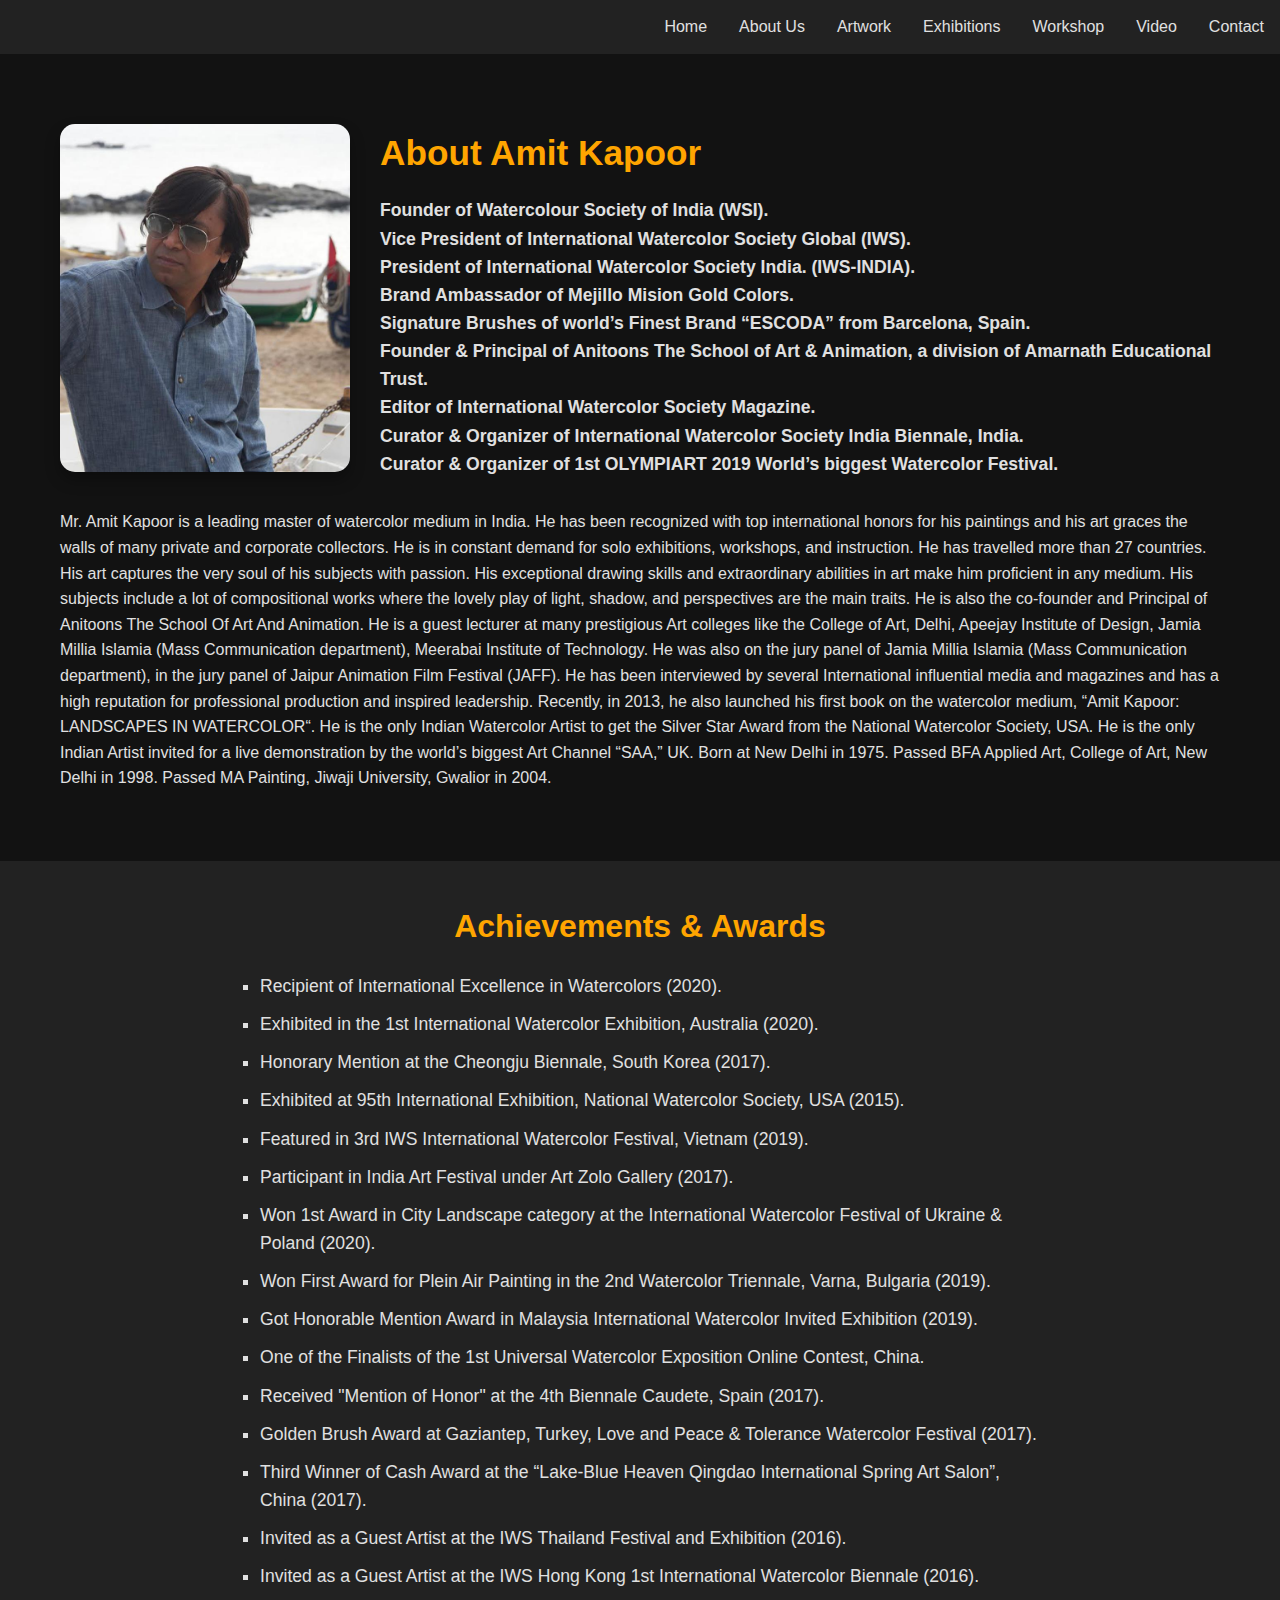
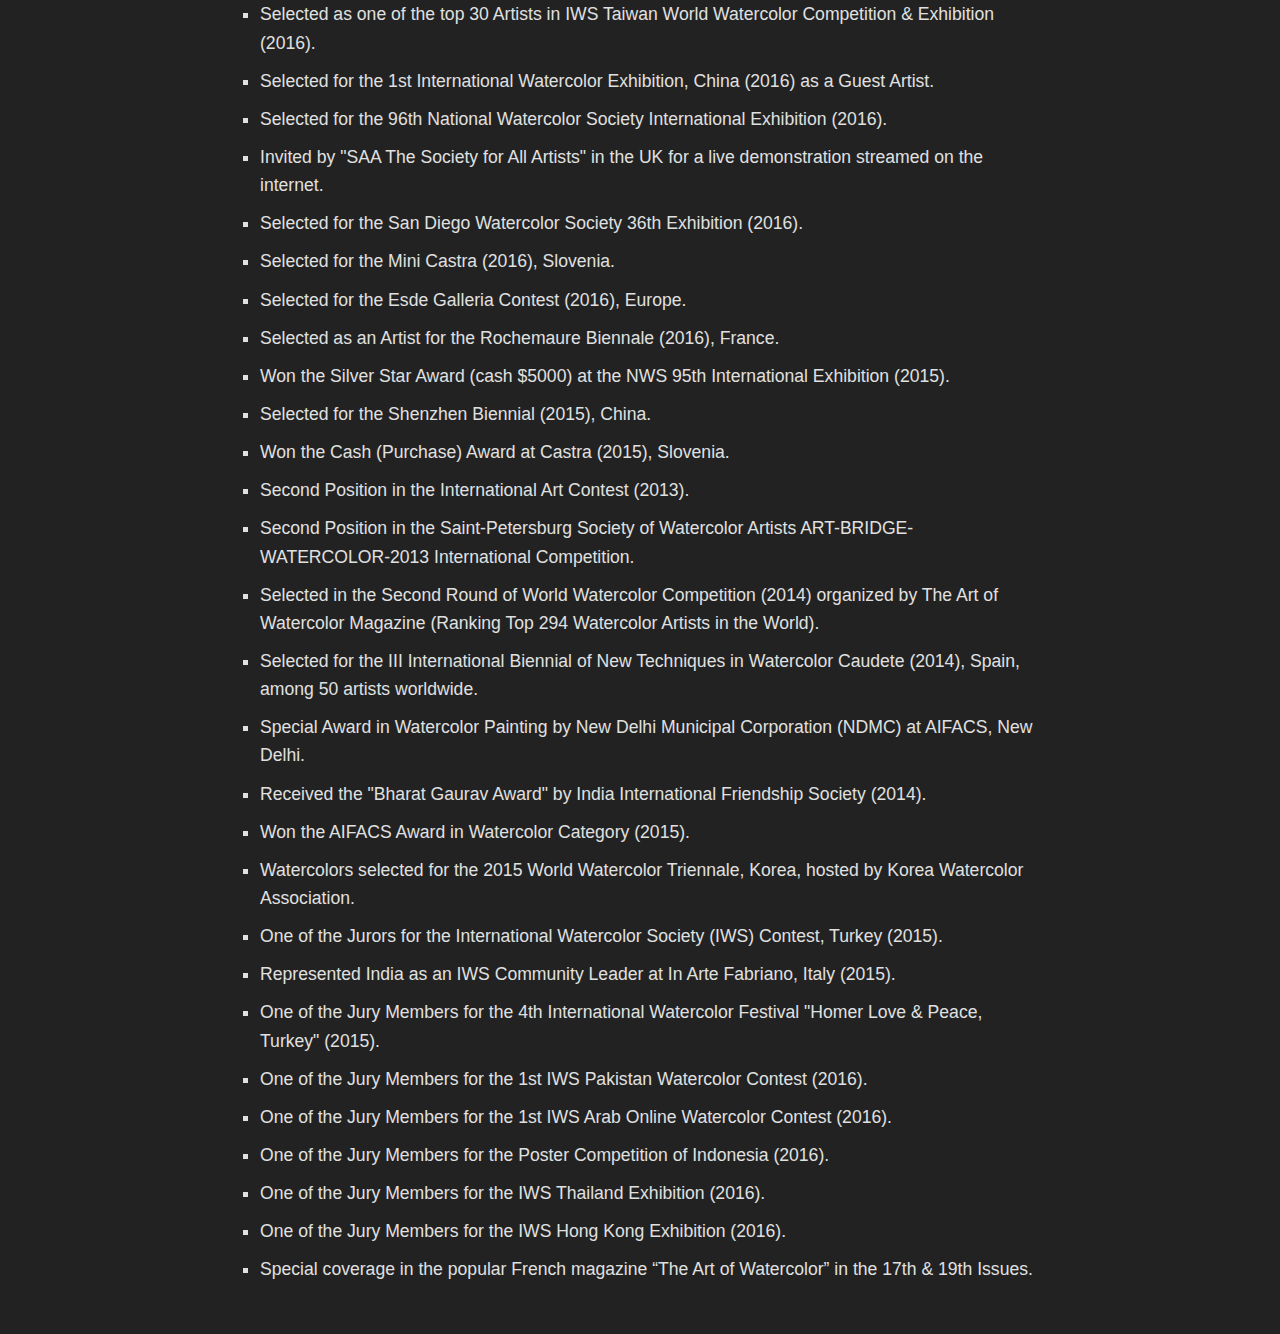
==== AboutUs/about.html @ 967ea151 "Update webpage with all details" ====
<!DOCTYPE html>
<html lang="en">

<head>
  <meta charset="UTF-8">
  <meta name="viewport" content="width=device-width, initial-scale=1.0">
  <title>About Us - Amit Kapoor</title>
  <link rel="stylesheet" href="about.css">
</head>

<body>
  <!-- Navbar -->
  <header class="navbar">
    <nav id="navbar">
      <a href="index.html">Home</a>
      <a href="../AboutUs/about.html">About Us</a>
      <a href="../ArtWork/artwork.html">Artwork</a>
      <a href="../Exhibition/exhibition.html">Exhibitions</a>
      <a href="../WorkShop/workshop.html">Workshop</a>
      <a href="#">Video</a>
      <a href="../Contact/contact.html">Contact</a>
    </nav>
  </header>

  <!-- About Section -->
  <section id="about" class="about-section">
    <div class="about-intro">
      <div class="intro-content">
        <div class="intro-image">
          <img src="../Images/AboutPhoto.jpg" alt="Amit Kapoor">
        </div>
        <div class="intro-text">
          <h2>About Amit Kapoor</h2>
          <h4>
            Founder of Watercolour Society of India (WSI). <br>
            Vice President of International Watercolor Society Global (IWS). <br>
            President of International Watercolor Society India. (IWS-INDIA). <br>
            Brand Ambassador of Mejillo Mision Gold Colors. <br>
            Signature Brushes of world’s Finest Brand “ESCODA” from Barcelona, Spain. <br>
            Founder & Principal of Anitoons The School of Art & Animation, a division of Amarnath Educational Trust. <br>
            Editor of International Watercolor Society Magazine. <br>
            Curator & Organizer of International Watercolor Society India Biennale, India. <br>
            Curator & Organizer of 1st OLYMPIART 2019 World’s biggest Watercolor Festival. <br>
          </h4>
        </div>
      </div>
      <p>
        Mr. Amit Kapoor is a leading master of watercolor medium in India. He has been recognized with top international honors for his paintings and his art graces the walls of many private and corporate collectors. He is in constant demand for solo exhibitions, workshops, and instruction. He has travelled more than 27 countries. His art captures the very soul of his subjects with passion. His exceptional drawing skills and extraordinary abilities in art make him proficient in any medium. His subjects include a lot of compositional works where the lovely play of light, shadow, and perspectives are the main traits. He is also the co-founder and Principal of Anitoons The School Of Art And Animation. He is a guest lecturer at many prestigious Art colleges like the College of Art, Delhi, Apeejay Institute of Design, Jamia Millia Islamia (Mass Communication department), Meerabai Institute of Technology. He was also on the jury panel of Jamia Millia Islamia (Mass Communication department), in the jury panel of Jaipur Animation Film Festival (JAFF). He has been interviewed by several International influential media and magazines and has a high reputation for professional production and inspired leadership. Recently, in 2013, he also launched his first book on the watercolor medium, “Amit Kapoor: LANDSCAPES IN WATERCOLOR“. He is the only Indian Watercolor Artist to get the Silver Star Award from the National Watercolor Society, USA. He is the only Indian Artist invited for a live demonstration by the world’s biggest Art Channel “SAA,” UK.
        Born at New Delhi in 1975.
        Passed BFA Applied Art, College of Art, New Delhi in 1998.
        Passed MA Painting, Jiwaji University, Gwalior in 2004.
      </p>
    </div>
  </section>

  <!-- Awards and Achievements Section -->
  <section id="achievements" class="achievements-section">
    <h2>Achievements & Awards</h2>
    <div class="achievements-list">
      <ul>
        <li>Recipient of International Excellence in Watercolors (2020).</li>
        <li>Exhibited in the 1st International Watercolor Exhibition, Australia (2020).</li>
        <li>Honorary Mention at the Cheongju Biennale, South Korea (2017).</li>
        <li>Exhibited at 95th International Exhibition, National Watercolor Society, USA (2015).</li>
        <li>Featured in 3rd IWS International Watercolor Festival, Vietnam (2019).</li>
        <li>Participant in India Art Festival under Art Zolo Gallery (2017).</li>
        <li>Won 1st Award in City Landscape category at the International Watercolor Festival of Ukraine & Poland (2020).</li>
        <li>Won First Award for Plein Air Painting in the 2nd Watercolor Triennale, Varna, Bulgaria (2019).</li>
        <li>Got Honorable Mention Award in Malaysia International Watercolor Invited Exhibition (2019).</li>
        <li>One of the Finalists of the 1st Universal Watercolor Exposition Online Contest, China.</li>
        <li>Received "Mention of Honor" at the 4th Biennale Caudete, Spain (2017).</li>
        <li>Golden Brush Award at Gaziantep, Turkey, Love and Peace & Tolerance Watercolor Festival (2017).</li>
        <li>Third Winner of Cash Award at the “Lake-Blue Heaven Qingdao International Spring Art Salon”, China (2017).</li>
        <li>Invited as a Guest Artist at the IWS Thailand Festival and Exhibition (2016).</li>
        <li>Invited as a Guest Artist at the IWS Hong Kong 1st International Watercolor Biennale (2016).</li>
        <li>Selected as one of the top 30 Artists in IWS Taiwan World Watercolor Competition & Exhibition (2016).</li>
        <li>Selected for the 1st International Watercolor Exhibition, China (2016) as a Guest Artist.</li>
        <li>Selected for the 96th National Watercolor Society International Exhibition (2016).</li>
        <li>Invited by "SAA The Society for All Artists" in the UK for a live demonstration streamed on the internet.</li>
        <li>Selected for the San Diego Watercolor Society 36th Exhibition (2016).</li>
        <li>Selected for the Mini Castra (2016), Slovenia.</li>
        <li>Selected for the Esde Galleria Contest (2016), Europe.</li>
        <li>Selected as an Artist for the Rochemaure Biennale (2016), France.</li>
        <li>Won the Silver Star Award (cash $5000) at the NWS 95th International Exhibition (2015).</li>
        <li>Selected for the Shenzhen Biennial (2015), China.</li>
        <li>Won the Cash (Purchase) Award at Castra (2015), Slovenia.</li>
        <li>Second Position in the International Art Contest (2013).</li>
        <li>Second Position in the Saint-Petersburg Society of Watercolor Artists ART-BRIDGE-WATERCOLOR-2013 International Competition.</li>
        <li>Selected in the Second Round of World Watercolor Competition (2014) organized by The Art of Watercolor Magazine (Ranking Top 294 Watercolor Artists in the World).</li>
        <li>Selected for the III International Biennial of New Techniques in Watercolor Caudete (2014), Spain, among 50 artists worldwide.</li>
        <li>Special Award in Watercolor Painting by New Delhi Municipal Corporation (NDMC) at AIFACS, New Delhi.</li>
        <li>Received the "Bharat Gaurav Award" by India International Friendship Society (2014).</li>
        <li>Won the AIFACS Award in Watercolor Category (2015).</li>
        <li>Watercolors selected for the 2015 World Watercolor Triennale, Korea, hosted by Korea Watercolor Association.</li>
        <li>One of the Jurors for the International Watercolor Society (IWS) Contest, Turkey (2015).</li>
        <li>Represented India as an IWS Community Leader at In Arte Fabriano, Italy (2015).</li>
        <li>One of the Jury Members for the 4th International Watercolor Festival "Homer Love & Peace, Turkey" (2015).</li>
        <li>One of the Jury Members for the 1st IWS Pakistan Watercolor Contest (2016).</li>
        <li>One of the Jury Members for the 1st IWS Arab Online Watercolor Contest (2016).</li>
        <li>One of the Jury Members for the Poster Competition of Indonesia (2016).</li>
        <li>One of the Jury Members for the IWS Thailand Exhibition (2016).</li>
        <li>One of the Jury Members for the IWS Hong Kong Exhibition (2016).</li>
        <li>Special coverage in the popular French magazine “The Art of Watercolor” in the 17th & 19th Issues.</li>
      </ul>
    </div>
  </section>

  <script src="about.js"></script>
</body>

</html>
---- AboutUs/about.css ----
/* General Styles */
* {
  margin: 0;
  padding: 0;
  box-sizing: border-box;
  font-family: 'Arial', sans-serif;
}

body {
  background-color: #121212; /* Dark background */
  color: #e0e0e0; /* Light text */
  line-height: 1.6;
}

/* Navbar */
#navbar {
  display: flex;
  justify-content: flex-end;
  width: 100%;
  z-index: 1; 
  font-size: medium;
  background-color: #222; /* Dark navbar background */
}

#navbar a {
  display: block;
  color: #e0e0e0; /* Light text for links */
  text-align: center;
  padding: 14px 16px;
  text-decoration: none;
  transition: background-color 0.3s, color 0.3s;
}

#navbar a:hover {
  background-color: #333; /* Slightly darker hover background */
  color: #ffa500; /* Orange hover text */
}

/* About Section */
/* About Section */
.about-section {
  max-width: 1200px;
  margin: 50px auto;
  padding: 20px;
}

.about-intro {
  display: flex;
  flex-direction: column;
  gap: 30px;
  align-items: flex-start;
}

.intro-content {
  display: flex;
  gap: 30px;
  align-items: center;
}

.intro-image img {
  max-width: 100%;
  border-radius: 15px;
  box-shadow: 0 8px 15px rgba(0, 0, 0, 0.3);
  width: 290px;
}

.intro-text {
  flex: 1;
}

.intro-text h2 {
  font-size: 2.2rem;
  margin-bottom: 15px;
  color: #ffa500; /* Highlighted title color */
}

.intro-text h4 {
  font-size: 1.1rem;
  color: #e0e0e0;
  line-height: 1.6;
}

.intro-text p {
  text-align: justify;
  margin-top: 30px;
  font-size: 1.1rem;
  color: #e0e0e0;
}


/* Achievements Section */
.achievements-section {
  background: #222; /* Dark background */
  padding: 40px 20px;
  margin-top: 50px;
}

.achievements-section h2 {
  text-align: center;
  margin-bottom: 20px;
  font-size: 2rem;
  color: #ffa500; /* Orange for section title */
}

.achievements-list ul {
  max-width: 800px;
  margin: auto;
  list-style: square;
  padding-left: 20px;
}

.achievements-list li {
  margin-bottom: 10px;
  font-size: 1.1rem;
  color: #e0e0e0; /* Light text for list items */
}
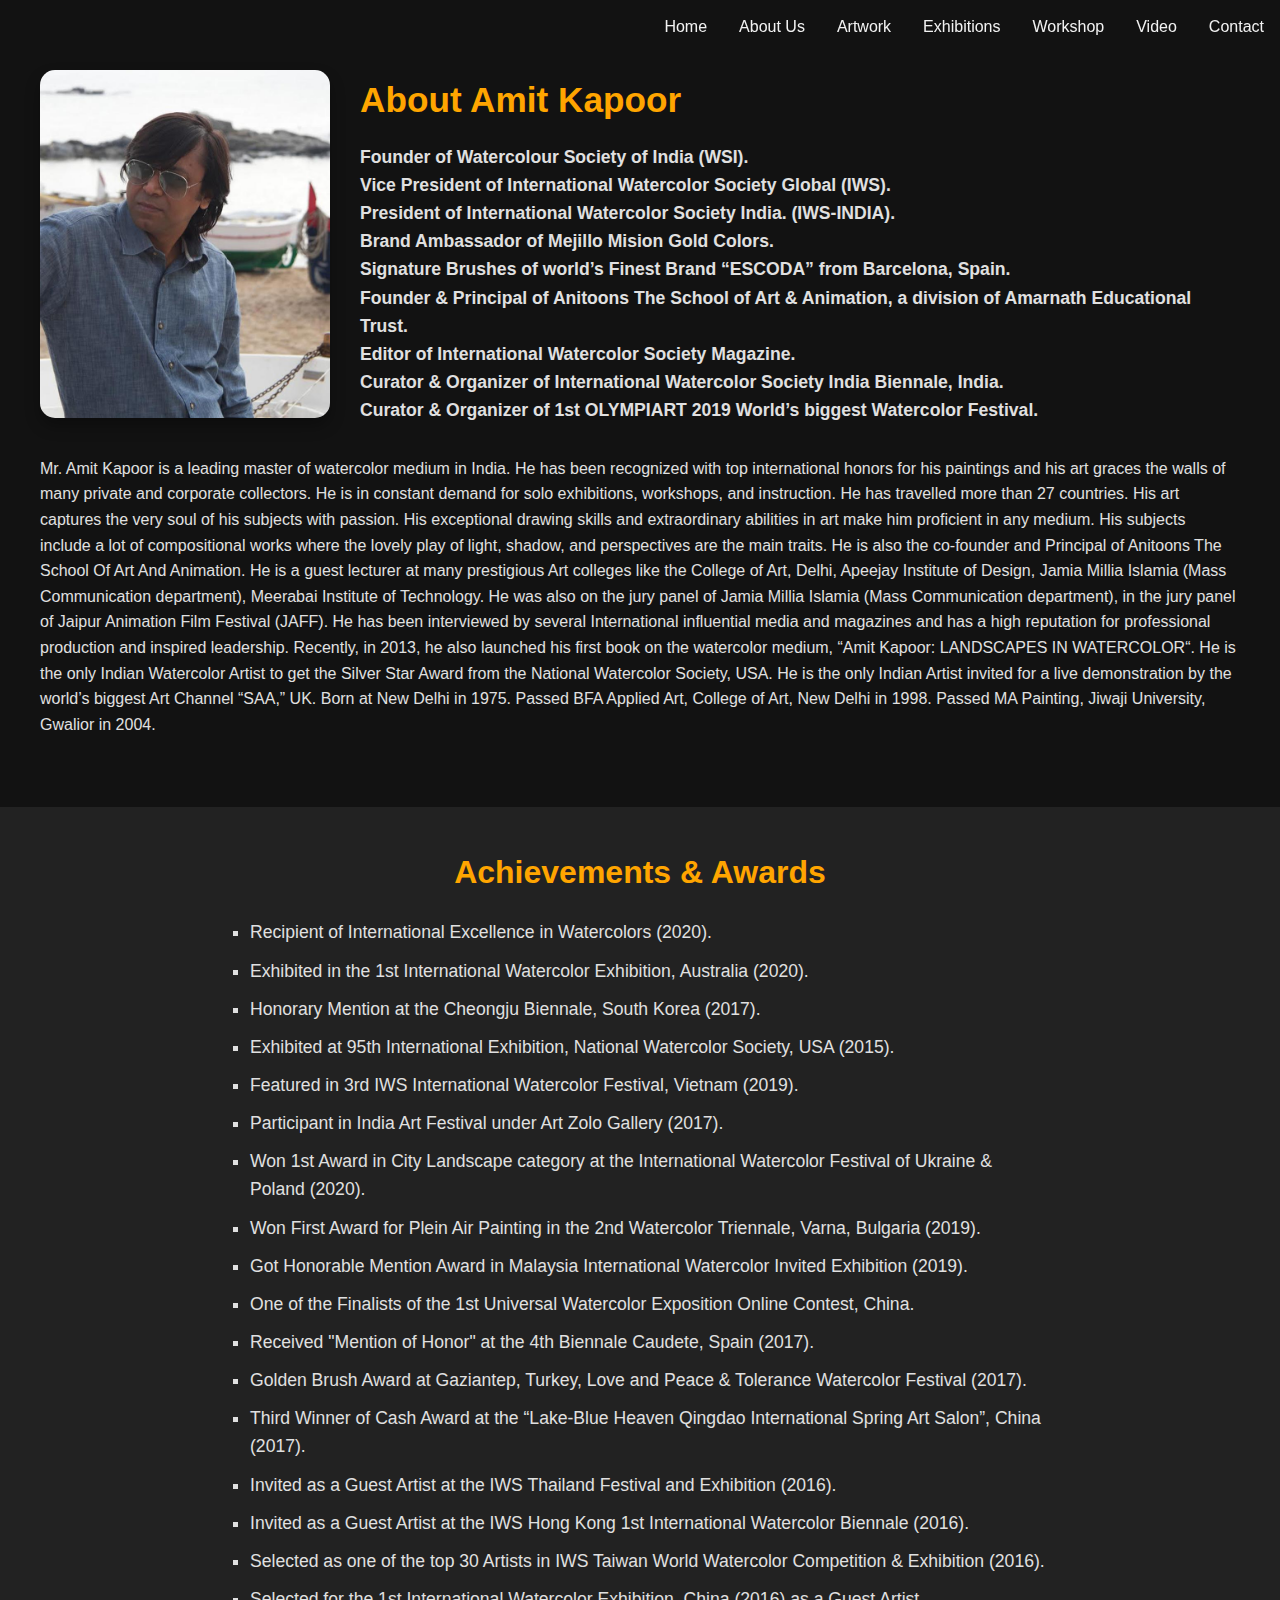
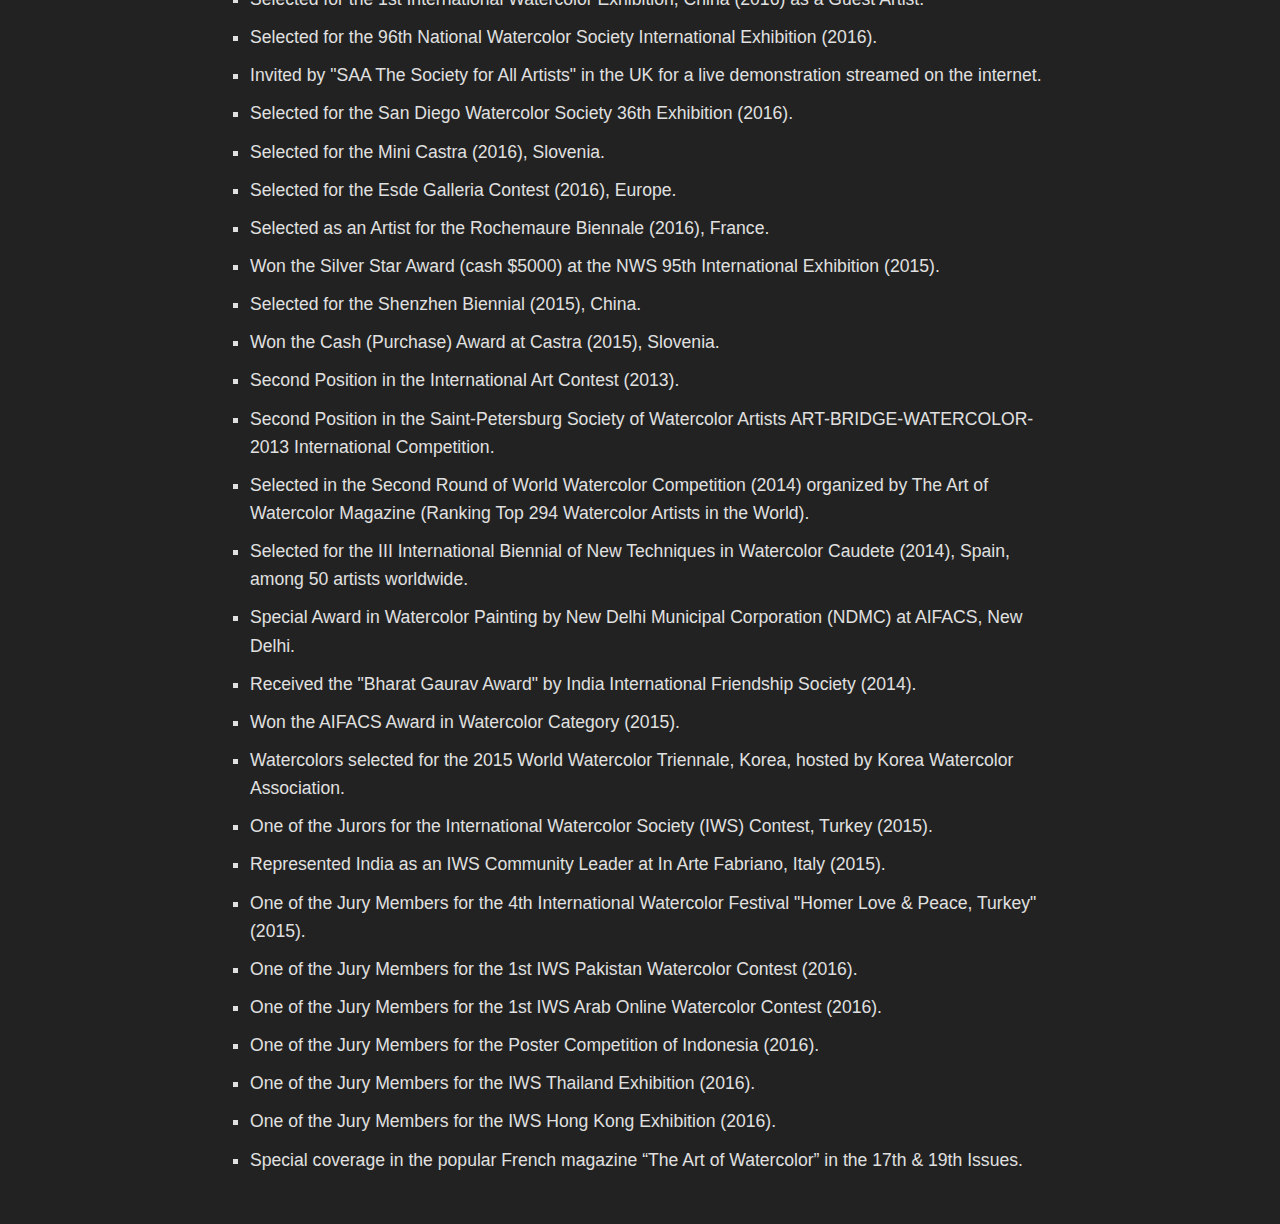
==== commit 4c92bd3f: "Update webpage with Animation" ====
--- a/AboutUs/about.html
+++ b/AboutUs/about.html
@@ -10,17 +10,17 @@
 
 <body>
   <!-- Navbar -->
-  <header class="navbar">
+
     <nav id="navbar">
-      <a href="index.html">Home</a>
-      <a href="../AboutUs/about.html">About Us</a>
+      <a href="../index.html">Home</a>
+      <a href="about.html">About Us</a>
       <a href="../ArtWork/artwork.html">Artwork</a>
       <a href="../Exhibition/exhibition.html">Exhibitions</a>
       <a href="../WorkShop/workshop.html">Workshop</a>
       <a href="#">Video</a>
       <a href="../Contact/contact.html">Contact</a>
     </nav>
-  </header>
+  
 
   <!-- About Section -->
   <section id="about" class="about-section">
--- a/AboutUs/about.css
+++ b/AboutUs/about.css
@@ -2,7 +2,7 @@
 * {
   margin: 0;
   padding: 0;
-  box-sizing: border-box;
+  /* box-sizing: border-box; */
   font-family: 'Arial', sans-serif;
 }
 
@@ -17,14 +17,16 @@
   display: flex;
   justify-content: flex-end;
   width: 100%;
-  z-index: 1; 
+  z-index: 1000; 
   font-size: medium;
-  background-color: #222; /* Dark navbar background */
+  position: fixed;
+  margin-top: -50px;
+  /* background-color: #333; */
 }
 
 #navbar a {
   display: block;
-  color: #e0e0e0; /* Light text for links */
+  color: #f2f2f2;
   text-align: center;
   padding: 14px 16px;
   text-decoration: none;
@@ -32,8 +34,8 @@
 }
 
 #navbar a:hover {
-  background-color: #333; /* Slightly darker hover background */
-  color: #ffa500; /* Orange hover text */
+  background-color: #555; /* Darker hover background */
+  color: #ffa500; /* Orange color on hover */
 }
 
 /* About Section */
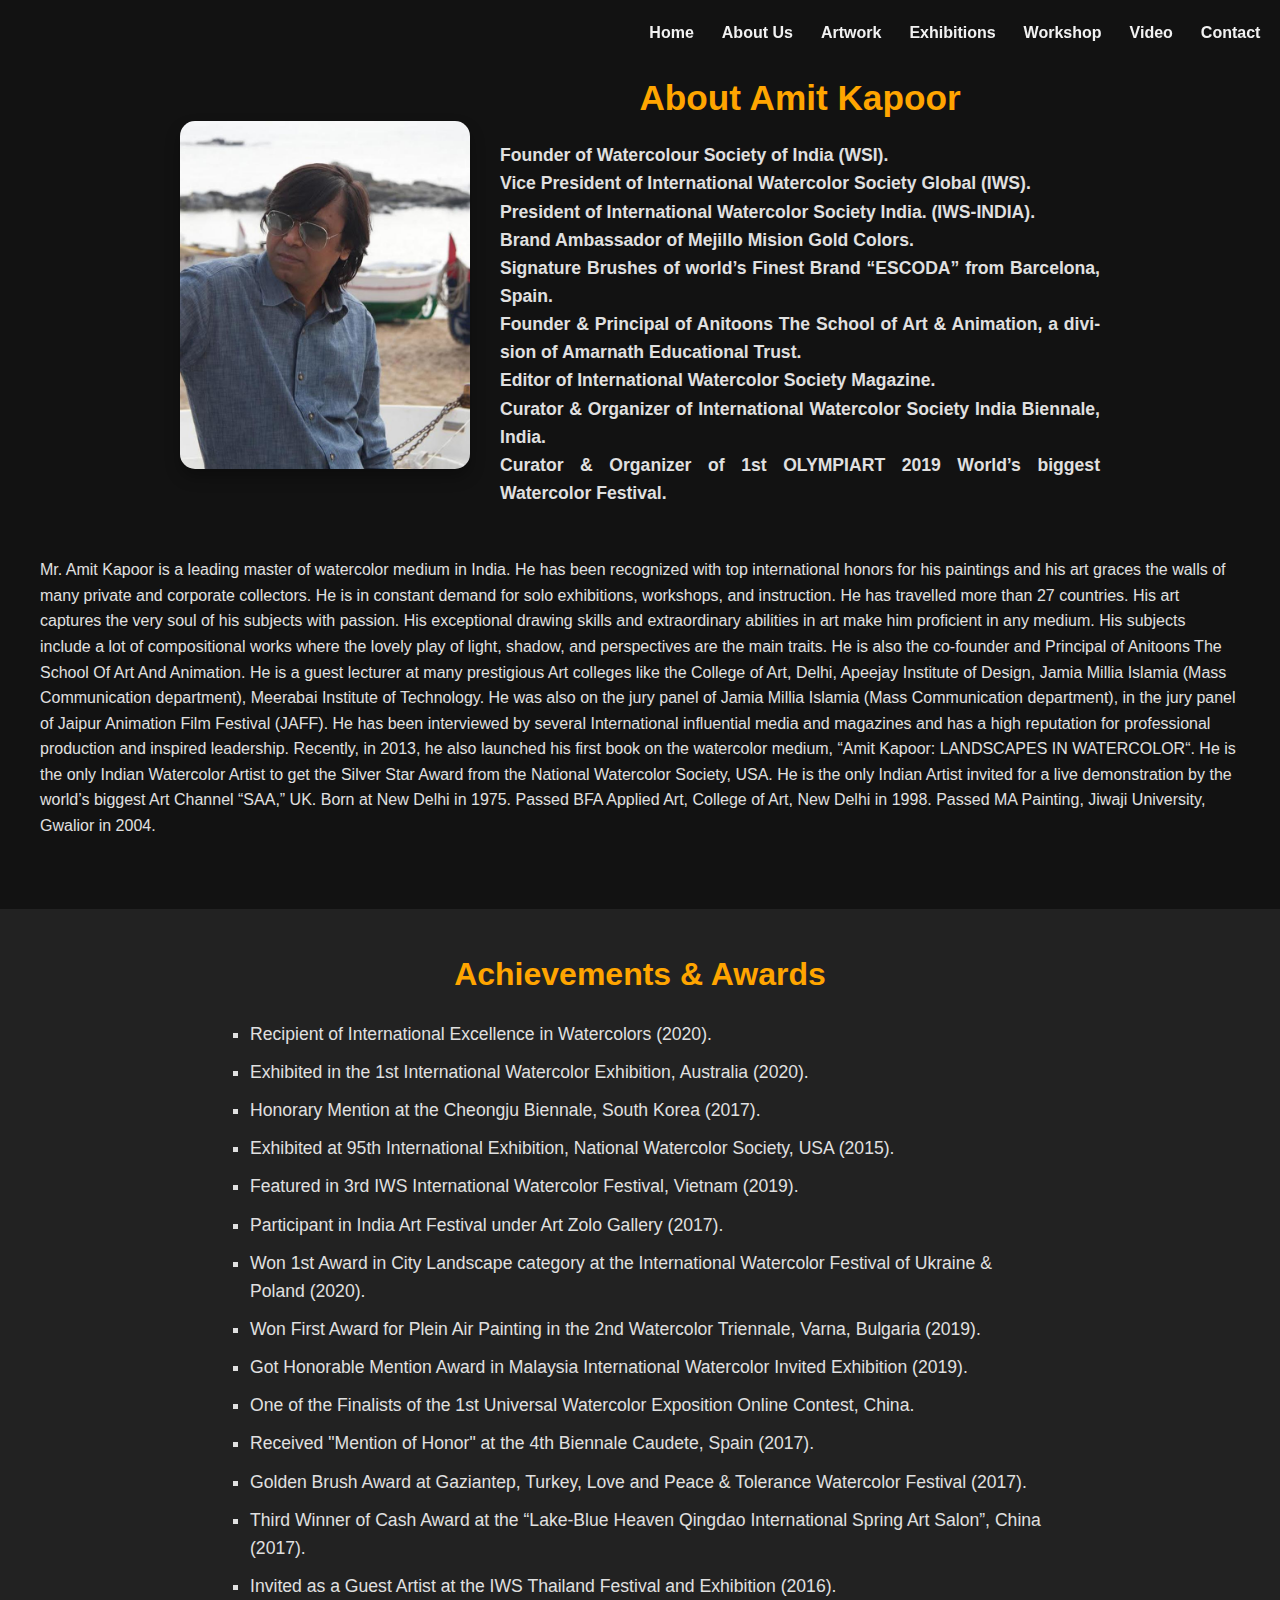
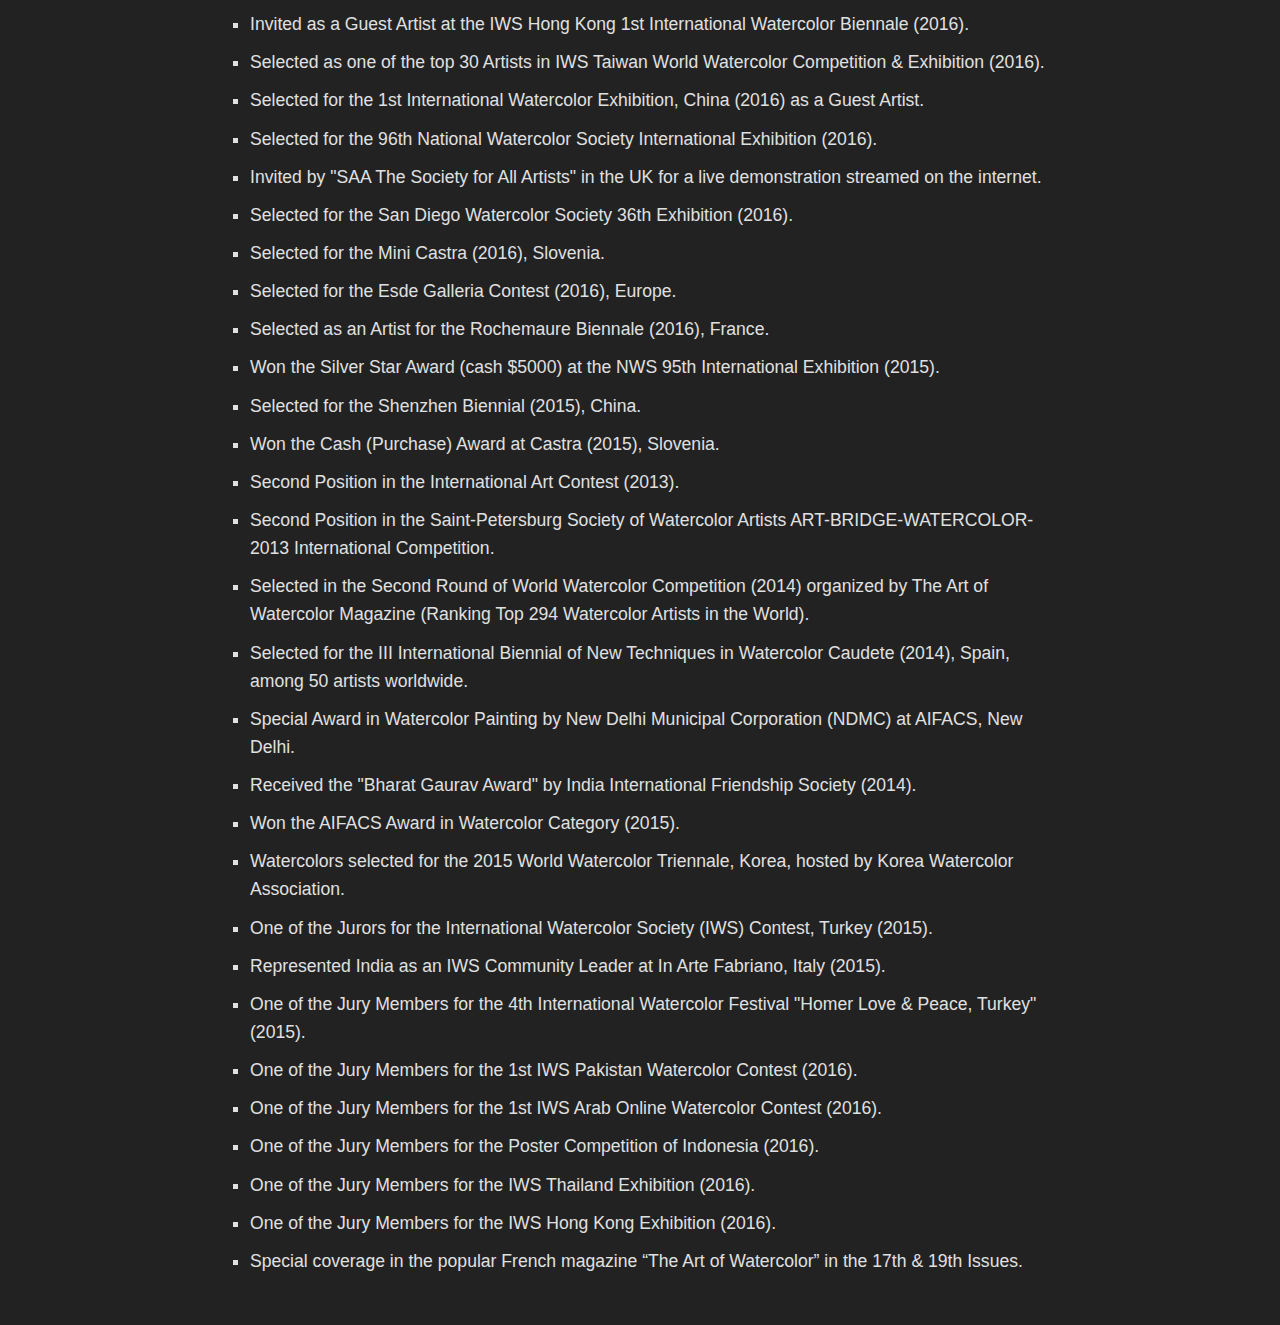
==== commit 68610258: "Adding the links of youtube,instagram & facebook" ====
--- a/AboutUs/about.html
+++ b/AboutUs/about.html
@@ -17,7 +17,7 @@
       <a href="../ArtWork/artwork.html">Artwork</a>
       <a href="../Exhibition/exhibition.html">Exhibitions</a>
       <a href="../WorkShop/workshop.html">Workshop</a>
-      <a href="#">Video</a>
+      <a href="../Video/video.html">Video</a>
       <a href="../Contact/contact.html">Contact</a>
     </nav>
   
--- a/AboutUs/about.css
+++ b/AboutUs/about.css
@@ -12,33 +12,46 @@
   line-height: 1.6;
 }
 
-/* Navbar */
 #navbar {
   display: flex;
   justify-content: flex-end;
-  width: 100%;
+  width: 98%;
   z-index: 1000; 
   font-size: medium;
   position: fixed;
-  margin-top: -50px;
-  /* background-color: #333; */
+  top: 0;
+  left: 0;
+  padding: 10px 20px;
 }
 
 #navbar a {
-  display: block;
   color: #f2f2f2;
-  text-align: center;
-  padding: 14px 16px;
   text-decoration: none;
-  transition: background-color 0.3s, color 0.3s;
+  padding: 10px 14px;
+  transition: color 0.3s ease, background-color 0.3s ease;
+  font-size: 16px;
+  font-weight: bold;
 }
 
 #navbar a:hover {
-  background-color: #555; /* Darker hover background */
-  color: #ffa500; /* Orange color on hover */
-}
-
-/* About Section */
+  background-color: #555; 
+  color: #ffa500; 
+}
+
+@media screen and (max-width: 768px) {
+  #navbar {
+      flex-wrap: wrap; 
+      justify-content: center; 
+      padding: 10px;
+  }
+
+  #navbar a {
+      padding: 8px 10px; 
+      font-size: 14px; 
+  }
+}
+
+
 /* About Section */
 .about-section {
   max-width: 1200px;
@@ -46,28 +59,33 @@
   padding: 20px;
 }
 
+/* Ensure proper spacing and column layout for desktop */
 .about-intro {
   display: flex;
   flex-direction: column;
   gap: 30px;
-  align-items: flex-start;
+  align-items: center;
 }
 
 .intro-content {
   display: flex;
+  flex-wrap: wrap; /* Allow wrapping for smaller screens */
   gap: 30px;
   align-items: center;
+  justify-content: center; /* Center items horizontally */
 }
 
 .intro-image img {
   max-width: 100%;
   border-radius: 15px;
   box-shadow: 0 8px 15px rgba(0, 0, 0, 0.3);
-  width: 290px;
+  width: 290px; /* Default width for desktop */
 }
 
 .intro-text {
   flex: 1;
+  max-width: 600px; /* Limit text width for better readability */
+  text-align: center; /* Center-align text for smaller screens */
 }
 
 .intro-text h2 {
@@ -77,9 +95,14 @@
 }
 
 .intro-text h4 {
-  font-size: 1.1rem;
+  font-size: 1.1rem; /* Adjust font size for readability */
   color: #e0e0e0;
   line-height: 1.6;
+  text-align: justify; /* Align text to distribute evenly */
+  text-justify: inter-word; /* Ensure proper spacing between words */
+  word-break: break-word; /* Prevent long words from overflowing */
+  hyphens: auto; /* Enable hyphenation for better formatting */
+  margin-bottom: 20px; /* Add space below the h4 */
 }
 
 .intro-text p {
@@ -89,6 +112,81 @@
   color: #e0e0e0;
 }
 
+/* Responsive Styles */
+@media screen and (max-width: 1024px) {
+  .about-intro {
+    gap: 20px; /* Reduce gap between elements */
+  }
+
+  .intro-content {
+    flex-direction: column; /* Stack image and text vertically */
+    text-align: center;
+  }
+
+  .intro-image img {
+    width: 80%; /* Scale image for medium screens */
+    margin: 0 auto;
+  }
+
+  .intro-text {
+    max-width: 90%; /* Adjust text width */
+  }
+
+  .intro-text h2 {
+    font-size: 2rem; /* Slightly smaller heading */
+  }
+
+  .intro-text p {
+    font-size: 1rem; /* Adjust paragraph size */
+  }
+}
+
+@media screen and (max-width: 768px) {
+  .about-intro {
+    margin-top: 20px; /* Add more space for smaller screens */
+  }
+
+  .intro-content {
+    flex-direction: column; /* Ensure stacking on smaller screens */
+    gap: 15px;
+  }
+
+  .intro-image img {
+    width: 90%; /* Larger image for small screens */
+  }
+
+  .intro-text h2 {
+    font-size: 1.8rem;
+  }
+
+  .intro-text p {
+    font-size: 0.95rem; /* Adjust text size */
+  }
+}
+
+@media screen and (max-width: 480px) {
+  .about-section {
+    padding: 10px; /* Reduce padding on smaller screens */
+  }
+
+  .intro-content {
+    gap: 10px;
+  }
+
+  .intro-image img {
+    width: 100%; /* Full width for extra small screens */
+  }
+
+  .intro-text h2 {
+    font-size: 1.6rem;
+  }
+
+  .intro-text p {
+    font-size: 0.9rem; /* Slightly smaller text for mobile */
+  }
+}
+
+
 
 /* Achievements Section */
 .achievements-section {
